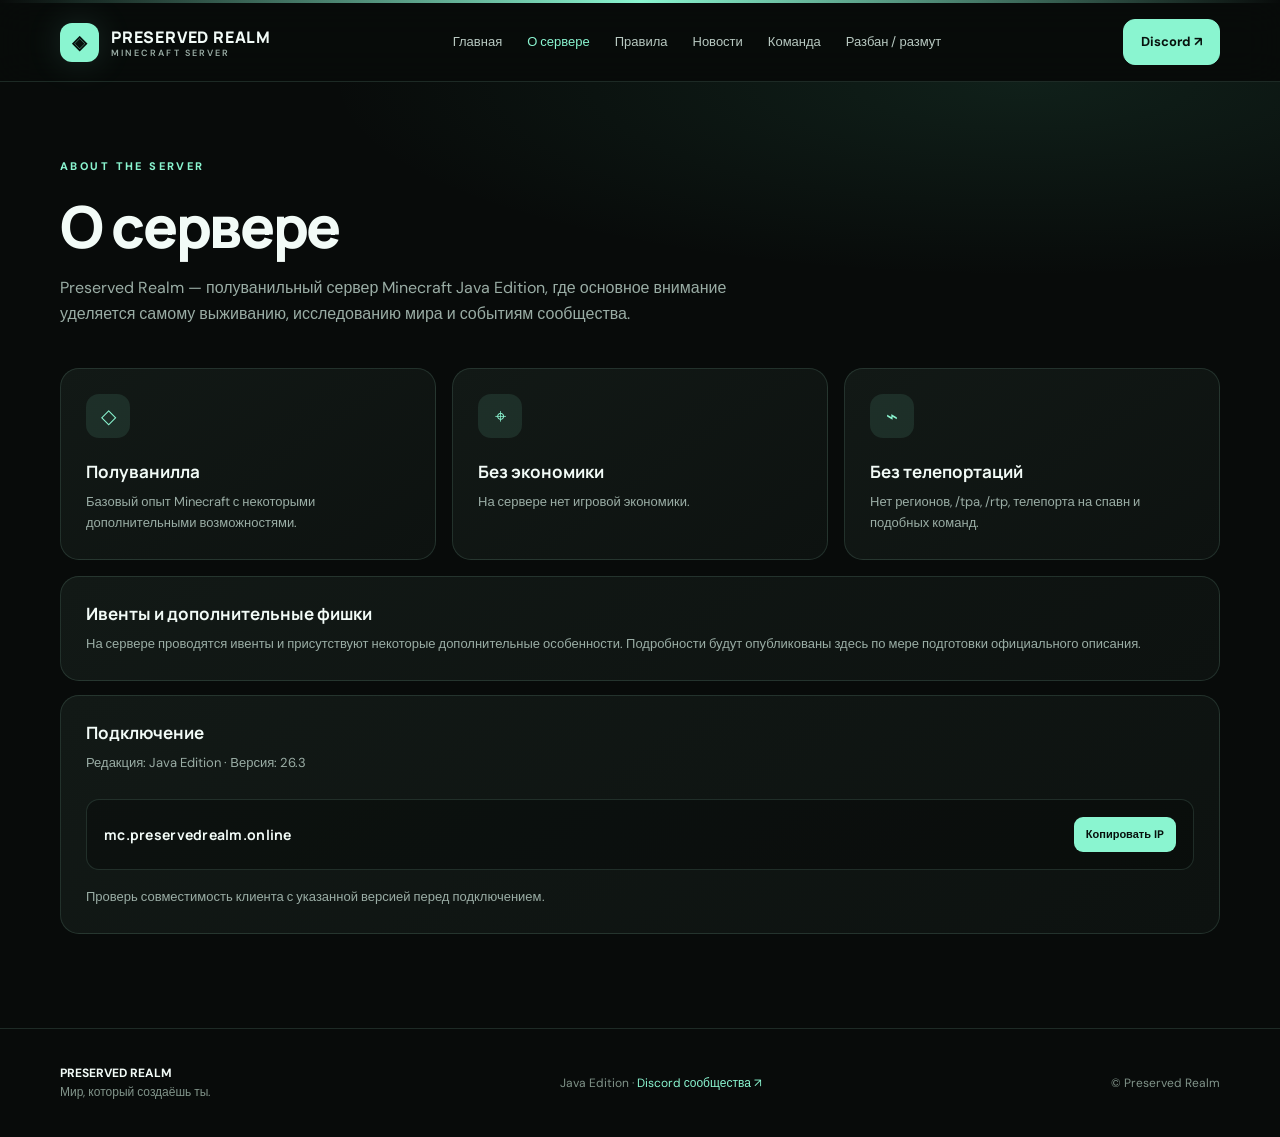
==== about.html @ 86e5692a "Add files via upload" ====
<!doctype html><html lang="ru"><head><meta charset="utf-8"><meta name="viewport" content="width=device-width,initial-scale=1"><meta name="theme-color" content="#080b0a"><meta name="description" content="Preserved Realm — полуванильный Minecraft Java сервер."><title>О сервере · Preserved Realm</title><link rel="stylesheet" href="styles.css"></head><body><div class="topline"></div><header><div class="wrap nav"><a class="brand" href="index.html"><span class="brand-mark">◈</span><span>PRESERVED REALM<small>MINECRAFT SERVER</small></span></a><button class="mobile-toggle" aria-label="Открыть меню">☰</button><nav class="links"><a class="" href="index.html">Главная</a><a class="active" href="about.html">О сервере</a><a class="" href="rules.html">Правила</a><a class="" href="news.html">Новости</a><a class="" href="team.html">Команда</a><a class="" href="donate.html">Разбан / размут</a></nav><a class="nav-cta" href="https://discord.gg/pHvmp8p3uB" target="_blank" rel="noopener">Discord ↗</a></div></header><main><section class="page-hero"><div class="wrap"><p class="eyebrow">ABOUT THE SERVER</p><h1 class="page-title">О сервере</h1><p class="page-lead">Preserved Realm — полуванильный сервер Minecraft Java Edition, где основное внимание уделяется самому выживанию, исследованию мира и событиям сообщества.</p></div></section><section class="content"><div class="wrap"><div class="grid3"><article class="feature"><div class="feature-icon">◇</div><h3>Полуванилла</h3><p>Базовый опыт Minecraft с некоторыми дополнительными возможностями.</p></article><article class="feature"><div class="feature-icon">⌖</div><h3>Без экономики</h3><p>На сервере нет игровой экономики.</p></article><article class="feature"><div class="feature-icon">⌁</div><h3>Без телепортаций</h3><p>Нет регионов, /tpa, /rtp, телепорта на спавн и подобных команд.</p></article></div><div class="panel" style="margin-top:16px"><h3>Ивенты и дополнительные фишки</h3><p>На сервере проводятся ивенты и присутствуют некоторые дополнительные особенности. Подробности будут опубликованы здесь по мере подготовки официального описания.</p></div><div class="panel"><h3>Подключение</h3><p>Редакция: Java Edition · Версия: 26.3</p><div class="server-ip"><span>mc.preservedrealm.online</span><button class="copy" data-copy-ip>Копировать IP</button></div><p class="muted">Проверь совместимость клиента с указанной версией перед подключением.</p></div></div></section></main><footer class="footer"><div class="wrap footer-row"><div><strong>PRESERVED REALM</strong><br>Мир, который создаёшь ты.</div><div>Java Edition · <a href="https://discord.gg/pHvmp8p3uB" target="_blank" rel="noopener">Discord сообщества ↗</a></div><div>© Preserved Realm</div></div></footer><script src="script.js"></script></body></html>
---- styles.css ----
@import url('https://fonts.googleapis.com/css2?family=DM+Sans:wght@400;500;600;700&family=Manrope:wght@400;500;600;700;800&display=swap');
:root{--bg:#080b0a;--panel:#101614;--panel2:#141d19;--mint:#8af5d0;--mint2:#b9ffe6;--text:#f2fbf7;--muted:#9aada5;--line:rgba(176,255,222,.13);--shadow:0 24px 80px rgba(0,0,0,.28)}
*{box-sizing:border-box}html{scroll-behavior:smooth}body{margin:0;background:var(--bg);color:var(--text);font-family:'DM Sans',sans-serif;line-height:1.6}a{color:inherit;text-decoration:none}button{font:inherit}.wrap{width:min(1160px,calc(100% - 40px));margin:auto}.topline{height:3px;background:linear-gradient(90deg,transparent,var(--mint),transparent)}header{position:sticky;top:0;z-index:20;background:rgba(8,11,10,.82);backdrop-filter:blur(18px);border-bottom:1px solid var(--line)}.nav{height:78px;display:flex;align-items:center;justify-content:space-between;gap:24px}.brand{display:flex;align-items:center;gap:12px;font-family:Manrope,sans-serif;font-weight:800;letter-spacing:.05em}.brand-mark{display:grid;place-items:center;width:39px;height:39px;border-radius:12px;background:var(--mint);color:#07110d;font-size:19px;box-shadow:0 0 35px rgba(138,245,208,.16)}.brand small{display:block;color:var(--muted);font:600 9px 'DM Sans',sans-serif;letter-spacing:.23em;margin-top:-3px}.links{display:flex;align-items:center;gap:25px;color:#b8c9c1;font-size:13px}.links a{transition:color .2s}.links a:hover,.links a.active{color:var(--mint)}.nav-cta,.btn{display:inline-flex;align-items:center;justify-content:center;gap:9px;border:1px solid var(--line);border-radius:12px;padding:12px 17px;font-weight:700;font-size:13px;transition:transform .2s,border-color .2s,background .2s;cursor:pointer}.nav-cta,.btn.primary{background:var(--mint);color:#07110d;border-color:var(--mint)}.btn:hover,.nav-cta:hover{transform:translateY(-2px)}.btn.secondary{background:rgba(255,255,255,.025);color:var(--text)}.hero{position:relative;overflow:hidden;padding:100px 0 74px;min-height:560px;display:flex;align-items:center}.hero:before{content:"";position:absolute;inset:0;background:radial-gradient(ellipse at 75% 35%,rgba(54,157,119,.17),transparent 42%),radial-gradient(ellipse at 15% 80%,rgba(138,245,208,.06),transparent 40%);pointer-events:none}.hero-grid{display:grid;grid-template-columns:1.08fr .92fr;align-items:center;gap:52px;position:relative}.eyebrow{font-size:11px;font-weight:800;letter-spacing:.22em;text-transform:uppercase;color:var(--mint);margin:0 0 17px}.hero h1{font:800 clamp(42px,6.3vw,78px)/1.03 Manrope,sans-serif;letter-spacing:-.06em;margin:0 0 24px}.hero h1 span{color:var(--mint)}.lead{max-width:560px;color:#a6b8b0;font-size:17px;line-height:1.8;margin:0 0 28px}.actions{display:flex;flex-wrap:wrap;gap:12px}.server-card{position:relative;padding:27px;border:1px solid rgba(138,245,208,.18);border-radius:26px;background:linear-gradient(145deg,rgba(20,31,26,.96),rgba(12,17,15,.96));box-shadow:var(--shadow);overflow:hidden}.server-card:after{content:"";position:absolute;width:240px;height:240px;right:-110px;top:-120px;border-radius:50%;background:rgba(138,245,208,.1);filter:blur(2px)}.card-top{display:flex;justify-content:space-between;align-items:center;gap:12px;position:relative;z-index:1}.server-title{font:800 18px Manrope,sans-serif}.status{display:inline-flex;align-items:center;gap:8px;color:var(--mint);font-size:11px;font-weight:800;letter-spacing:.08em;text-transform:uppercase}.dot{width:7px;height:7px;border-radius:50%;background:var(--mint);box-shadow:0 0 14px var(--mint)}.dot.off{background:#ff7777;box-shadow:0 0 14px #ff7777}.server-ip{display:flex;align-items:center;justify-content:space-between;gap:12px;padding:17px;margin:25px 0 17px;border-radius:13px;background:rgba(0,0,0,.26);border:1px solid var(--line)}.server-ip span{font:700 14px Manrope,sans-serif;letter-spacing:.02em}.copy{border:0;background:var(--mint);color:#06100c;padding:9px 12px;border-radius:9px;font-weight:800;font-size:11px;cursor:pointer}.stats{display:grid;grid-template-columns:1fr 1fr;gap:12px}.stat{background:rgba(255,255,255,.035);border:1px solid rgba(255,255,255,.045);padding:17px;border-radius:14px}.stat label{display:block;color:var(--muted);font-size:10px;letter-spacing:.14em;text-transform:uppercase;margin-bottom:7px}.stat strong{font:800 24px Manrope,sans-serif}.stat strong small{font-size:12px;color:var(--muted);font-weight:600}.api-note{font-size:10px;color:#6f8279;margin:15px 0 0}.section{padding:76px 0}.section.alt{background:linear-gradient(180deg,rgba(255,255,255,.018),transparent)}.section-head{display:flex;justify-content:space-between;align-items:end;gap:20px;margin-bottom:30px}.section h2,.page-title{font:800 clamp(29px,4vw,45px)/1.15 Manrope,sans-serif;letter-spacing:-.04em;margin:0}.section-head p{max-width:460px;color:var(--muted);margin:0}.grid3{display:grid;grid-template-columns:repeat(3,1fr);gap:16px}.feature,.panel{padding:25px;border-radius:19px;background:linear-gradient(145deg,#121916,#0d1210);border:1px solid var(--line)}.feature-icon{display:grid;place-items:center;width:44px;height:44px;border-radius:13px;background:rgba(138,245,208,.1);color:var(--mint);font-size:20px;margin-bottom:22px}.feature h3,.panel h3{font:700 17px Manrope,sans-serif;margin:0 0 9px}.feature p,.panel p{font-size:13px;color:var(--muted);margin:0}.pill{display:inline-flex;padding:6px 10px;border-radius:999px;border:1px solid var(--line);color:var(--mint);font-size:10px;font-weight:800;letter-spacing:.1em;text-transform:uppercase}.banner{padding:36px;border-radius:22px;border:1px solid var(--line);background:radial-gradient(ellipse at 100% 0,rgba(138,245,208,.12),transparent 50%),#101614;display:flex;align-items:center;justify-content:space-between;gap:28px}.banner h2{font:800 28px Manrope,sans-serif;margin:10px 0}.banner p{color:var(--muted);margin:0;max-width:570px}.page-hero{padding:76px 0 42px;background:radial-gradient(ellipse at 80% 0,rgba(69,174,132,.13),transparent 48%)}.page-title{font-size:clamp(38px,5vw,58px);margin:8px 0 16px}.page-lead{color:var(--muted);max-width:700px;margin:0;font-size:16px}.content{padding:0 0 80px}.content .panel{margin-bottom:14px}.rules h2{font:800 20px Manrope,sans-serif;color:var(--mint);margin:32px 0 12px;padding-top:18px;border-top:1px solid var(--line)}.rules h2:first-child{margin-top:0}.rules p{color:#c1d0c9;font-size:14px;white-space:pre-wrap;margin:8px 0}.rules .rule-line{padding-left:12px}.notice{padding:20px;border:1px solid var(--line);background:#111916;border-radius:14px;color:var(--muted)}.notice strong{color:var(--mint)}.notice p{margin-bottom:0}.cards2{display:grid;grid-template-columns:repeat(2,1fr);gap:16px}.price{font:800 26px Manrope,sans-serif;color:var(--mint);margin:20px 0 4px}.muted{color:var(--muted)}.empty-state{padding:30px;border:1px dashed rgba(138,245,208,.2);border-radius:16px;color:var(--muted);text-align:center}.footer{padding:35px 0;border-top:1px solid var(--line);color:#81948a;font-size:12px}.footer-row{display:flex;justify-content:space-between;align-items:center;gap:20px}.footer strong{color:var(--text)}.footer a{color:var(--mint)}.mobile-toggle{display:none;background:transparent;border:1px solid var(--line);color:var(--text);border-radius:10px;padding:9px}.fade{animation:fade .7s ease both}@keyframes fade{from{opacity:0;transform:translateY(12px)}to{opacity:1;transform:translateY(0)}}@media(max-width:850px){.links{gap:13px;font-size:12px}.nav-cta{display:none}.hero-grid{grid-template-columns:1fr;gap:35px}.hero{padding:72px 0 55px}.server-card{max-width:550px}.grid3{grid-template-columns:1fr 1fr}.section-head{display:block}.section-head p{margin-top:12px}.banner{align-items:flex-start;flex-direction:column}}@media(max-width:620px){.wrap{width:min(100% - 28px,1160px)}.nav{height:68px}.mobile-toggle{display:block}.links{display:none;position:absolute;top:68px;left:0;right:0;padding:20px;background:#0b100e;border-bottom:1px solid var(--line);flex-direction:column;align-items:flex-start}.links.open{display:flex}.hero h1{font-size:47px}.lead{font-size:15px}.grid3,.cards2{grid-template-columns:1fr}.section{padding:55px 0}.section-head{margin-bottom:22px}.banner{padding:25px}.footer-row{align-items:flex-start;flex-direction:column}.server-card{padding:20px}.server-ip{align-items:flex-start;flex-direction:column}.server-ip .copy{width:100%}.page-hero{padding:58px 0 32px}}
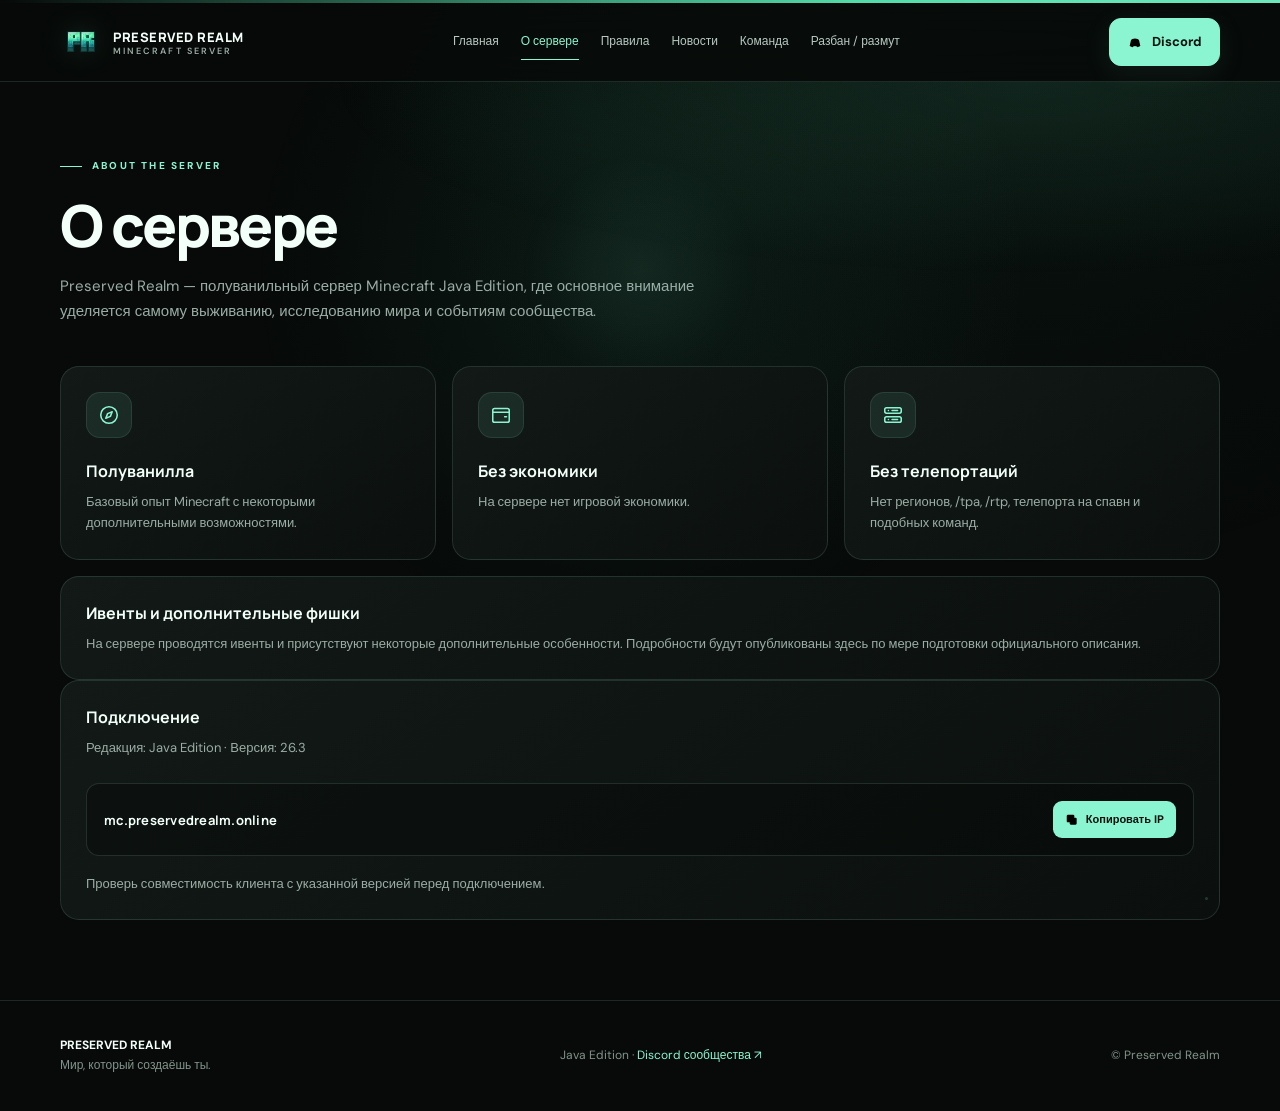
==== commit 8ebf61a6: "Add files via upload" ====
--- a/about.html
+++ b/about.html
@@ -1 +1 @@
-<!doctype html><html lang="ru"><head><meta charset="utf-8"><meta name="viewport" content="width=device-width,initial-scale=1"><meta name="theme-color" content="#080b0a"><meta name="description" content="Preserved Realm — полуванильный Minecraft Java сервер."><title>О сервере · Preserved Realm</title><link rel="stylesheet" href="styles.css"></head><body><div class="topline"></div><header><div class="wrap nav"><a class="brand" href="index.html"><span class="brand-mark">◈</span><span>PRESERVED REALM<small>MINECRAFT SERVER</small></span></a><button class="mobile-toggle" aria-label="Открыть меню">☰</button><nav class="links"><a class="" href="index.html">Главная</a><a class="active" href="about.html">О сервере</a><a class="" href="rules.html">Правила</a><a class="" href="news.html">Новости</a><a class="" href="team.html">Команда</a><a class="" href="donate.html">Разбан / размут</a></nav><a class="nav-cta" href="https://discord.gg/pHvmp8p3uB" target="_blank" rel="noopener">Discord ↗</a></div></header><main><section class="page-hero"><div class="wrap"><p class="eyebrow">ABOUT THE SERVER</p><h1 class="page-title">О сервере</h1><p class="page-lead">Preserved Realm — полуванильный сервер Minecraft Java Edition, где основное внимание уделяется самому выживанию, исследованию мира и событиям сообщества.</p></div></section><section class="content"><div class="wrap"><div class="grid3"><article class="feature"><div class="feature-icon">◇</div><h3>Полуванилла</h3><p>Базовый опыт Minecraft с некоторыми дополнительными возможностями.</p></article><article class="feature"><div class="feature-icon">⌖</div><h3>Без экономики</h3><p>На сервере нет игровой экономики.</p></article><article class="feature"><div class="feature-icon">⌁</div><h3>Без телепортаций</h3><p>Нет регионов, /tpa, /rtp, телепорта на спавн и подобных команд.</p></article></div><div class="panel" style="margin-top:16px"><h3>Ивенты и дополнительные фишки</h3><p>На сервере проводятся ивенты и присутствуют некоторые дополнительные особенности. Подробности будут опубликованы здесь по мере подготовки официального описания.</p></div><div class="panel"><h3>Подключение</h3><p>Редакция: Java Edition · Версия: 26.3</p><div class="server-ip"><span>mc.preservedrealm.online</span><button class="copy" data-copy-ip>Копировать IP</button></div><p class="muted">Проверь совместимость клиента с указанной версией перед подключением.</p></div></div></section></main><footer class="footer"><div class="wrap footer-row"><div><strong>PRESERVED REALM</strong><br>Мир, который создаёшь ты.</div><div>Java Edition · <a href="https://discord.gg/pHvmp8p3uB" target="_blank" rel="noopener">Discord сообщества ↗</a></div><div>© Preserved Realm</div></div></footer><script src="script.js"></script></body></html>+<!doctype html><html lang="ru"><head><meta charset="utf-8"><meta name="viewport" content="width=device-width,initial-scale=1"><meta name="theme-color" content="#080b0a"><meta name="description" content="Preserved Realm — полуванильный Minecraft Java сервер."><title>О сервере · Preserved Realm</title><link rel="stylesheet" href="styles.css"></head><body><div class="particles" aria-hidden="true"></div><div class="cursor-glow" aria-hidden="true"></div><div class="topline"></div><header><div class="wrap nav"><a class="brand" href="index.html"><img src="server-icon.png" alt="Логотип Preserved Realm"><span>PRESERVED REALM<small>MINECRAFT SERVER</small></span></a><button class="mobile-toggle" aria-label="Открыть меню">☰</button><nav class="links"><a class="" href="index.html">Главная</a><a class="active" href="about.html">О сервере</a><a class="" href="rules.html">Правила</a><a class="" href="news.html">Новости</a><a class="" href="team.html">Команда</a><a class="" href="donate.html">Разбан / размут</a></nav><a class="nav-cta" href="https://discord.gg/pHvmp8p3uB" target="_blank" rel="noopener"><svg viewBox="0 0 24 24" aria-hidden="true"><path d="M8 7.5a12 12 0 0 1 8 0l2 1.5 2 9a17 17 0 0 1-5 2l-1-2-2 .2-2-.2-1 2a17 17 0 0 1-5-2l2-9z"/><path d="M9 13h.01M15 13h.01"/></svg> Discord</a></div></header><main><section class="page-hero"><div class="wrap"><p class="eyebrow">ABOUT THE SERVER</p><h1 class="page-title">О сервере</h1><p class="page-lead">Preserved Realm — полуванильный сервер Minecraft Java Edition, где основное внимание уделяется самому выживанию, исследованию мира и событиям сообщества.</p></div></section><section class="content"><div class="wrap"><div class="grid3"><article class="feature reveal"><div class="feature-icon"><svg viewBox="0 0 24 24" aria-hidden="true"><circle cx="12" cy="12" r="9"/><path d="m15.5 8.5-2 5-5 2 2-5z"/></svg></div><h3>Полуванилла</h3><p>Базовый опыт Minecraft с некоторыми дополнительными возможностями.</p></article><article class="feature reveal"><div class="feature-icon"><svg viewBox="0 0 24 24" aria-hidden="true"><rect x="3" y="5" width="18" height="15" rx="2"/><path d="M3 9h18M16 14h2"/></svg></div><h3>Без экономики</h3><p>На сервере нет игровой экономики.</p></article><article class="feature reveal"><div class="feature-icon"><svg viewBox="0 0 24 24" aria-hidden="true"><rect x="3" y="4" width="18" height="6" rx="2"/><rect x="3" y="14" width="18" height="6" rx="2"/><path d="M7 7h.01M7 17h.01M11 7h6M11 17h6"/></svg></div><h3>Без телепортаций</h3><p>Нет регионов, /tpa, /rtp, телепорта на спавн и подобных команд.</p></article></div><div class="panel reveal" style="margin-top:16px"><h3>Ивенты и дополнительные фишки</h3><p>На сервере проводятся ивенты и присутствуют некоторые дополнительные особенности. Подробности будут опубликованы здесь по мере подготовки официального описания.</p></div><div class="panel reveal"><h3>Подключение</h3><p>Редакция: Java Edition · Версия: 26.3</p><div class="server-ip"><span>mc.preservedrealm.online</span><button class="copy" data-copy-ip><svg viewBox="0 0 24 24" aria-hidden="true"><rect x="8" y="8" width="12" height="12" rx="2"/><path d="M16 8V5a2 2 0 0 0-2-2H5a2 2 0 0 0-2 2v9a2 2 0 0 0 2 2h3"/></svg> Копировать IP</button></div><p class="muted">Проверь совместимость клиента с указанной версией перед подключением.</p></div></div></section></main><footer class="footer"><div class="wrap footer-row"><div><strong>PRESERVED REALM</strong><br>Мир, который создаёшь ты.</div><div>Java Edition · <a href="https://discord.gg/pHvmp8p3uB" target="_blank" rel="noopener">Discord сообщества ↗</a></div><div>© Preserved Realm</div></div></footer><div class="toast" role="status" aria-live="polite">IP скопирован</div><button class="backtop" aria-label="Наверх"><svg viewBox="0 0 24 24" aria-hidden="true"><path d="M7 17 17 7M7 7h10v10"/></svg></button><script src="script.js"></script></body></html>
--- a/styles.css
+++ b/styles.css
@@ -1,4 +1,4 @@
 
 @import url('https://fonts.googleapis.com/css2?family=DM+Sans:wght@400;500;600;700&family=Manrope:wght@400;500;600;700;800&display=swap');
-:root{--bg:#080b0a;--panel:#101614;--panel2:#141d19;--mint:#8af5d0;--mint2:#b9ffe6;--text:#f2fbf7;--muted:#9aada5;--line:rgba(176,255,222,.13);--shadow:0 24px 80px rgba(0,0,0,.28)}
-*{box-sizing:border-box}html{scroll-behavior:smooth}body{margin:0;background:var(--bg);color:var(--text);font-family:'DM Sans',sans-serif;line-height:1.6}a{color:inherit;text-decoration:none}button{font:inherit}.wrap{width:min(1160px,calc(100% - 40px));margin:auto}.topline{height:3px;background:linear-gradient(90deg,transparent,var(--mint),transparent)}header{position:sticky;top:0;z-index:20;background:rgba(8,11,10,.82);backdrop-filter:blur(18px);border-bottom:1px solid var(--line)}.nav{height:78px;display:flex;align-items:center;justify-content:space-between;gap:24px}.brand{display:flex;align-items:center;gap:12px;font-family:Manrope,sans-serif;font-weight:800;letter-spacing:.05em}.brand-mark{display:grid;place-items:center;width:39px;height:39px;border-radius:12px;background:var(--mint);color:#07110d;font-size:19px;box-shadow:0 0 35px rgba(138,245,208,.16)}.brand small{display:block;color:var(--muted);font:600 9px 'DM Sans',sans-serif;letter-spacing:.23em;margin-top:-3px}.links{display:flex;align-items:center;gap:25px;color:#b8c9c1;font-size:13px}.links a{transition:color .2s}.links a:hover,.links a.active{color:var(--mint)}.nav-cta,.btn{display:inline-flex;align-items:center;justify-content:center;gap:9px;border:1px solid var(--line);border-radius:12px;padding:12px 17px;font-weight:700;font-size:13px;transition:transform .2s,border-color .2s,background .2s;cursor:pointer}.nav-cta,.btn.primary{background:var(--mint);color:#07110d;border-color:var(--mint)}.btn:hover,.nav-cta:hover{transform:translateY(-2px)}.btn.secondary{background:rgba(255,255,255,.025);color:var(--text)}.hero{position:relative;overflow:hidden;padding:100px 0 74px;min-height:560px;display:flex;align-items:center}.hero:before{content:"";position:absolute;inset:0;background:radial-gradient(ellipse at 75% 35%,rgba(54,157,119,.17),transparent 42%),radial-gradient(ellipse at 15% 80%,rgba(138,245,208,.06),transparent 40%);pointer-events:none}.hero-grid{display:grid;grid-template-columns:1.08fr .92fr;align-items:center;gap:52px;position:relative}.eyebrow{font-size:11px;font-weight:800;letter-spacing:.22em;text-transform:uppercase;color:var(--mint);margin:0 0 17px}.hero h1{font:800 clamp(42px,6.3vw,78px)/1.03 Manrope,sans-serif;letter-spacing:-.06em;margin:0 0 24px}.hero h1 span{color:var(--mint)}.lead{max-width:560px;color:#a6b8b0;font-size:17px;line-height:1.8;margin:0 0 28px}.actions{display:flex;flex-wrap:wrap;gap:12px}.server-card{position:relative;padding:27px;border:1px solid rgba(138,245,208,.18);border-radius:26px;background:linear-gradient(145deg,rgba(20,31,26,.96),rgba(12,17,15,.96));box-shadow:var(--shadow);overflow:hidden}.server-card:after{content:"";position:absolute;width:240px;height:240px;right:-110px;top:-120px;border-radius:50%;background:rgba(138,245,208,.1);filter:blur(2px)}.card-top{display:flex;justify-content:space-between;align-items:center;gap:12px;position:relative;z-index:1}.server-title{font:800 18px Manrope,sans-serif}.status{display:inline-flex;align-items:center;gap:8px;color:var(--mint);font-size:11px;font-weight:800;letter-spacing:.08em;text-transform:uppercase}.dot{width:7px;height:7px;border-radius:50%;background:var(--mint);box-shadow:0 0 14px var(--mint)}.dot.off{background:#ff7777;box-shadow:0 0 14px #ff7777}.server-ip{display:flex;align-items:center;justify-content:space-between;gap:12px;padding:17px;margin:25px 0 17px;border-radius:13px;background:rgba(0,0,0,.26);border:1px solid var(--line)}.server-ip span{font:700 14px Manrope,sans-serif;letter-spacing:.02em}.copy{border:0;background:var(--mint);color:#06100c;padding:9px 12px;border-radius:9px;font-weight:800;font-size:11px;cursor:pointer}.stats{display:grid;grid-template-columns:1fr 1fr;gap:12px}.stat{background:rgba(255,255,255,.035);border:1px solid rgba(255,255,255,.045);padding:17px;border-radius:14px}.stat label{display:block;color:var(--muted);font-size:10px;letter-spacing:.14em;text-transform:uppercase;margin-bottom:7px}.stat strong{font:800 24px Manrope,sans-serif}.stat strong small{font-size:12px;color:var(--muted);font-weight:600}.api-note{font-size:10px;color:#6f8279;margin:15px 0 0}.section{padding:76px 0}.section.alt{background:linear-gradient(180deg,rgba(255,255,255,.018),transparent)}.section-head{display:flex;justify-content:space-between;align-items:end;gap:20px;margin-bottom:30px}.section h2,.page-title{font:800 clamp(29px,4vw,45px)/1.15 Manrope,sans-serif;letter-spacing:-.04em;margin:0}.section-head p{max-width:460px;color:var(--muted);margin:0}.grid3{display:grid;grid-template-columns:repeat(3,1fr);gap:16px}.feature,.panel{padding:25px;border-radius:19px;background:linear-gradient(145deg,#121916,#0d1210);border:1px solid var(--line)}.feature-icon{display:grid;place-items:center;width:44px;height:44px;border-radius:13px;background:rgba(138,245,208,.1);color:var(--mint);font-size:20px;margin-bottom:22px}.feature h3,.panel h3{font:700 17px Manrope,sans-serif;margin:0 0 9px}.feature p,.panel p{font-size:13px;color:var(--muted);margin:0}.pill{display:inline-flex;padding:6px 10px;border-radius:999px;border:1px solid var(--line);color:var(--mint);font-size:10px;font-weight:800;letter-spacing:.1em;text-transform:uppercase}.banner{padding:36px;border-radius:22px;border:1px solid var(--line);background:radial-gradient(ellipse at 100% 0,rgba(138,245,208,.12),transparent 50%),#101614;display:flex;align-items:center;justify-content:space-between;gap:28px}.banner h2{font:800 28px Manrope,sans-serif;margin:10px 0}.banner p{color:var(--muted);margin:0;max-width:570px}.page-hero{padding:76px 0 42px;background:radial-gradient(ellipse at 80% 0,rgba(69,174,132,.13),transparent 48%)}.page-title{font-size:clamp(38px,5vw,58px);margin:8px 0 16px}.page-lead{color:var(--muted);max-width:700px;margin:0;font-size:16px}.content{padding:0 0 80px}.content .panel{margin-bottom:14px}.rules h2{font:800 20px Manrope,sans-serif;color:var(--mint);margin:32px 0 12px;padding-top:18px;border-top:1px solid var(--line)}.rules h2:first-child{margin-top:0}.rules p{color:#c1d0c9;font-size:14px;white-space:pre-wrap;margin:8px 0}.rules .rule-line{padding-left:12px}.notice{padding:20px;border:1px solid var(--line);background:#111916;border-radius:14px;color:var(--muted)}.notice strong{color:var(--mint)}.notice p{margin-bottom:0}.cards2{display:grid;grid-template-columns:repeat(2,1fr);gap:16px}.price{font:800 26px Manrope,sans-serif;color:var(--mint);margin:20px 0 4px}.muted{color:var(--muted)}.empty-state{padding:30px;border:1px dashed rgba(138,245,208,.2);border-radius:16px;color:var(--muted);text-align:center}.footer{padding:35px 0;border-top:1px solid var(--line);color:#81948a;font-size:12px}.footer-row{display:flex;justify-content:space-between;align-items:center;gap:20px}.footer strong{color:var(--text)}.footer a{color:var(--mint)}.mobile-toggle{display:none;background:transparent;border:1px solid var(--line);color:var(--text);border-radius:10px;padding:9px}.fade{animation:fade .7s ease both}@keyframes fade{from{opacity:0;transform:translateY(12px)}to{opacity:1;transform:translateY(0)}}@media(max-width:850px){.links{gap:13px;font-size:12px}.nav-cta{display:none}.hero-grid{grid-template-columns:1fr;gap:35px}.hero{padding:72px 0 55px}.server-card{max-width:550px}.grid3{grid-template-columns:1fr 1fr}.section-head{display:block}.section-head p{margin-top:12px}.banner{align-items:flex-start;flex-direction:column}}@media(max-width:620px){.wrap{width:min(100% - 28px,1160px)}.nav{height:68px}.mobile-toggle{display:block}.links{display:none;position:absolute;top:68px;left:0;right:0;padding:20px;background:#0b100e;border-bottom:1px solid var(--line);flex-direction:column;align-items:flex-start}.links.open{display:flex}.hero h1{font-size:47px}.lead{font-size:15px}.grid3,.cards2{grid-template-columns:1fr}.section{padding:55px 0}.section-head{margin-bottom:22px}.banner{padding:25px}.footer-row{align-items:flex-start;flex-direction:column}.server-card{padding:20px}.server-ip{align-items:flex-start;flex-direction:column}.server-ip .copy{width:100%}.page-hero{padding:58px 0 32px}}
+:root{--bg:#070a09;--panel:#0d1411;--panel2:#121d18;--mint:#8af5d0;--mint2:#c6ffe9;--text:#f3fff9;--muted:#9aada5;--line:rgba(176,255,222,.13);--ease:cubic-bezier(.2,.8,.2,1);--mx:50vw;--my:30vh}
+*{box-sizing:border-box}html{scroll-behavior:smooth;scroll-padding-top:95px}body{margin:0;background:var(--bg);color:var(--text);font-family:'DM Sans',sans-serif;line-height:1.65;overflow-x:hidden}body:before{content:"";position:fixed;inset:0;pointer-events:none;z-index:-1;background:radial-gradient(600px circle at var(--mx) var(--my),rgba(75,219,166,.075),transparent 65%),radial-gradient(ellipse at 80% 0,rgba(37,103,76,.1),transparent 45%)}a{color:inherit;text-decoration:none}button{font:inherit}::selection{background:var(--mint);color:#06110c}.wrap{width:min(1160px,calc(100% - 42px));margin:auto}.topline{height:3px;background:linear-gradient(90deg,transparent,#54dbaa,var(--mint),transparent);background-size:200% 100%;animation:shine 5s linear infinite}header{position:sticky;top:0;z-index:30;background:rgba(7,10,9,.76);backdrop-filter:blur(22px);border-bottom:1px solid var(--line)}.nav{height:78px;display:flex;align-items:center;justify-content:space-between;gap:24px}.brand{display:flex;align-items:center;gap:11px;font-family:Manrope,sans-serif;font-weight:800;letter-spacing:.04em;font-size:13px}.brand img{width:42px;height:42px;object-fit:contain;border-radius:10px;filter:drop-shadow(0 0 14px rgba(138,245,208,.14));transition:transform .35s var(--ease)}.brand:hover img{transform:rotate(-8deg) scale(1.08)}.brand small{display:block;color:var(--muted);font:600 9px 'DM Sans',sans-serif;letter-spacing:.23em;margin-top:-4px}.links{display:flex;align-items:center;gap:22px;color:#b8c9c1;font-size:12px}.links a{position:relative;transition:color .25s}.links a:after{content:"";position:absolute;left:0;right:100%;bottom:-8px;height:1px;background:var(--mint);transition:right .25s var(--ease)}.links a:hover,.links a.active{color:var(--mint)}.links a:hover:after,.links a.active:after{right:0}.btn,.nav-cta{position:relative;display:inline-flex;align-items:center;justify-content:center;gap:9px;border:1px solid var(--line);border-radius:12px;padding:12px 17px;font-weight:700;font-size:13px;transition:transform .25s var(--ease),box-shadow .25s,border-color .25s,background .25s;cursor:pointer;overflow:hidden}.btn svg,.nav-cta svg{width:16px;height:16px;flex:none}.nav-cta,.btn.primary{background:var(--mint);color:#07110d;border-color:var(--mint);box-shadow:0 7px 30px rgba(138,245,208,.08)}.btn:hover,.nav-cta:hover{transform:translateY(-3px);box-shadow:0 12px 34px rgba(138,245,208,.13)}.btn.secondary{background:rgba(255,255,255,.025);color:var(--text)}.btn.secondary:hover{border-color:rgba(138,245,208,.45);background:rgba(138,245,208,.05)}.mobile-toggle{display:none;background:transparent;border:1px solid var(--line);color:var(--text);border-radius:10px;padding:9px}.hero{position:relative;overflow:hidden;padding:100px 0 84px;min-height:610px;display:flex;align-items:center}.hero:before{content:"";position:absolute;inset:0;background:radial-gradient(ellipse at 78% 42%,rgba(54,157,119,.16),transparent 42%),radial-gradient(ellipse at 10% 90%,rgba(138,245,208,.07),transparent 42%);pointer-events:none}.hero-grid{display:grid;grid-template-columns:1.08fr .92fr;align-items:center;gap:55px;position:relative}.eyebrow{font-size:10px;font-weight:800;letter-spacing:.22em;text-transform:uppercase;color:var(--mint);margin:0 0 17px;display:flex;align-items:center;gap:10px}.eyebrow:before{content:"";width:22px;height:1px;background:var(--mint);display:inline-block}.hero h1{font:800 clamp(44px,6.4vw,80px)/1.02 Manrope,sans-serif;letter-spacing:-.065em;margin:0 0 24px}.hero h1 span{color:var(--mint);text-shadow:0 0 40px rgba(138,245,208,.13)}.lead{max-width:560px;color:#a6b8b0;font-size:16px;line-height:1.85;margin:0 0 28px}.actions{display:flex;flex-wrap:wrap;gap:12px}.hero-meta{display:flex;align-items:center;gap:9px;margin-top:20px;color:#8ea198;font-size:12px}.hero-meta svg{width:15px;color:var(--mint)}.server-card{position:relative;padding:27px;border:1px solid rgba(138,245,208,.18);border-radius:26px;background:linear-gradient(145deg,rgba(20,31,26,.94),rgba(10,15,13,.96));box-shadow:0 24px 80px rgba(0,0,0,.32);overflow:hidden;transform-style:preserve-3d;transition:transform .18s ease-out,border-color .3s}.server-card:before{content:"";position:absolute;inset:0;background:linear-gradient(115deg,transparent 20%,rgba(138,245,208,.045) 50%,transparent 75%);background-size:220% 100%;animation:cardShimmer 8s linear infinite;pointer-events:none}.server-card:after{content:"";position:absolute;width:240px;height:240px;right:-110px;top:-120px;border-radius:50%;background:rgba(138,245,208,.1);filter:blur(20px);pointer-events:none}.card-top{display:flex;justify-content:space-between;align-items:center;gap:12px;position:relative;z-index:1}.server-title{font:800 17px Manrope,sans-serif}.status{display:inline-flex;align-items:center;gap:8px;color:var(--mint);font-size:10px;font-weight:800;letter-spacing:.06em;text-transform:uppercase}.dot{width:7px;height:7px;border-radius:50%;background:var(--mint);box-shadow:0 0 14px var(--mint);animation:pulse 2s infinite}.dot.off{background:#ff7777;box-shadow:0 0 14px #ff7777;animation:none}.server-ip{display:flex;align-items:center;justify-content:space-between;gap:12px;padding:17px;margin:25px 0 17px;border-radius:13px;background:rgba(0,0,0,.26);border:1px solid var(--line);position:relative;z-index:1}.server-ip span{font:700 13px Manrope,sans-serif;letter-spacing:.02em}.copy{display:inline-flex;align-items:center;gap:7px;border:0;background:var(--mint);color:#06100c;padding:9px 12px;border-radius:9px;font-weight:800;font-size:11px;cursor:pointer;transition:transform .2s,filter .2s}.copy:hover{transform:translateY(-2px);filter:brightness(1.06)}.copy svg{width:14px;height:14px}.stats{display:grid;grid-template-columns:1fr 1fr;gap:12px;position:relative;z-index:1}.stat{background:rgba(255,255,255,.035);border:1px solid rgba(255,255,255,.045);padding:17px;border-radius:14px;transition:background .3s,border-color .3s}.stat:hover{background:rgba(138,245,208,.045);border-color:rgba(138,245,208,.2)}.stat label{display:block;color:var(--muted);font-size:9px;letter-spacing:.14em;text-transform:uppercase;margin-bottom:7px}.stat strong{font:800 24px Manrope,sans-serif}.stat strong small{font-size:12px;color:var(--muted);font-weight:600}.api-note{font-size:10px;color:#6f8279;margin:15px 0 0;position:relative;z-index:1}.floating-orb{position:absolute;border:1px solid rgba(138,245,208,.13);border-radius:50%;pointer-events:none;animation:float 9s ease-in-out infinite}.orb-one{width:120px;height:120px;right:4%;top:10%}.orb-two{width:48px;height:48px;right:36%;bottom:13%;animation-delay:-3s}.section{padding:78px 0}.section.alt{background:linear-gradient(180deg,rgba(255,255,255,.018),transparent)}.section-head{display:flex;justify-content:space-between;align-items:end;gap:20px;margin-bottom:30px}.section h2,.page-title{font:800 clamp(29px,4vw,45px)/1.15 Manrope,sans-serif;letter-spacing:-.045em;margin:0}.section-head p{max-width:460px;color:var(--muted);margin:0;font-size:13px}.grid3{display:grid;grid-template-columns:repeat(3,1fr);gap:16px}.feature,.panel{padding:25px;border-radius:19px;background:linear-gradient(145deg,#121916,#0b100e);border:1px solid var(--line);transition:transform .35s var(--ease),border-color .35s,background .35s;position:relative;overflow:hidden}.feature:before{content:"";position:absolute;inset:0;background:radial-gradient(280px circle at var(--mx,50%) var(--my,50%),rgba(138,245,208,.07),transparent 55%);opacity:0;transition:opacity .3s;pointer-events:none}.feature:hover{transform:translateY(-7px);border-color:rgba(138,245,208,.3);background:linear-gradient(145deg,#15211b,#0d1310)}.feature:hover:before{opacity:1}.feature-icon{display:grid;place-items:center;width:46px;height:46px;border-radius:14px;background:rgba(138,245,208,.09);color:var(--mint);margin-bottom:22px;border:1px solid rgba(138,245,208,.11);transition:transform .35s var(--ease),background .35s}.feature:hover .feature-icon{transform:rotate(-6deg) scale(1.07);background:rgba(138,245,208,.15)}.feature-icon svg{width:22px;height:22px;stroke:currentColor;fill:none;stroke-width:1.7;stroke-linecap:round;stroke-linejoin:round}.feature h3,.panel h3{font:700 16px Manrope,sans-serif;margin:0 0 9px}.feature p,.panel p{font-size:13px;color:var(--muted);margin:0}.pill{display:inline-flex;padding:6px 10px;border-radius:999px;border:1px solid var(--line);color:var(--mint);font-size:10px;font-weight:800;letter-spacing:.1em;text-transform:uppercase}.banner{padding:36px;border-radius:22px;border:1px solid var(--line);background:radial-gradient(ellipse at 100% 0,rgba(138,245,208,.12),transparent 50%),#101614;display:flex;align-items:center;justify-content:space-between;gap:28px;position:relative;overflow:hidden}.banner:after{content:"";position:absolute;width:180px;height:180px;border:1px solid rgba(138,245,208,.1);border-radius:50%;right:20%;top:-130px;pointer-events:none}.banner h2{font:800 28px Manrope,sans-serif;margin:10px 0}.banner p{color:var(--muted);margin:0;max-width:570px}.page-hero{padding:76px 0 42px;background:radial-gradient(ellipse at 80% 0,rgba(69,174,132,.13),transparent 48%)}.page-title{font-size:clamp(38px,5vw,58px);margin:8px 0 16px}.page-lead{color:var(--muted);max-width:700px;margin:0;font-size:15px}.content{padding:0 0 80px}.rules-wrap{max-width:920px}.rules-toolbar{display:flex;align-items:center;justify-content:space-between;gap:14px;margin:0 0 18px;padding:14px;border:1px solid var(--line);border-radius:14px;background:#0d1310}.rules-toolbar input{width:100%;background:transparent;border:0;outline:0;color:var(--text);font:inherit;font-size:13px}.rules-toolbar svg{width:18px;height:18px;color:var(--mint);flex:none}.rule-section{border:1px solid var(--line);border-radius:16px;background:linear-gradient(145deg,#101714,#0b100e);overflow:hidden;margin-bottom:11px;transition:border-color .25s}.rule-section:hover{border-color:rgba(138,245,208,.27)}.rule-heading{display:flex;align-items:center;gap:14px;width:100%;padding:18px 20px;background:transparent;color:var(--text);border:0;text-align:left;cursor:pointer;font:700 14px Manrope,sans-serif;line-height:1.5}.rule-number{display:grid;place-items:center;width:36px;height:36px;flex:none;border-radius:11px;background:rgba(138,245,208,.09);border:1px solid rgba(138,245,208,.12);color:var(--mint);font-size:11px}.rule-heading span:nth-child(2){flex:1;min-width:0;overflow-wrap:anywhere}.rule-heading svg{width:18px;height:18px;flex:none;color:var(--muted);transition:transform .25s}.rule-heading[aria-expanded="false"] svg{transform:rotate(-90deg)}.rule-content{padding:0 24px 22px 70px;max-width:100%;overflow-wrap:anywhere;word-break:normal}.rule-content p,.rule-content li{font-size:13px;line-height:1.85;color:#c1d0c9;overflow-wrap:anywhere;white-space:normal;margin:8px 0}.rule-content ul{padding-left:19px;margin:8px 0}.rule-content li{padding-left:4px}.rule-content li::marker{color:var(--mint)}.rule-content p + p{margin-top:12px}.notice{padding:20px;border:1px solid var(--line);background:#111916;border-radius:14px;color:var(--muted)}.notice strong{color:var(--mint)}.notice p{margin-bottom:0}.cards2{display:grid;grid-template-columns:repeat(2,1fr);gap:16px}.price{font:800 26px Manrope,sans-serif;color:var(--mint);margin:20px 0 4px}.muted{color:var(--muted)}.empty-state{padding:30px;border:1px dashed rgba(138,245,208,.2);border-radius:16px;color:var(--muted);text-align:center}.footer{padding:35px 0;border-top:1px solid var(--line);color:#81948a;font-size:12px}.footer-row{display:flex;justify-content:space-between;align-items:center;gap:20px}.footer strong{color:var(--text)}.footer a{color:var(--mint)}.reveal{opacity:0;transform:translateY(22px);transition:opacity .7s var(--ease),transform .7s var(--ease)}.reveal.visible{opacity:1;transform:translateY(0)}.particles{position:fixed;inset:0;pointer-events:none;z-index:1;overflow:hidden}.particle{position:absolute;width:3px;height:3px;border-radius:50%;background:var(--mint);opacity:0;box-shadow:0 0 12px rgba(138,245,208,.8);animation:particleRise linear infinite}.cursor-glow{position:fixed;left:var(--mx);top:var(--my);width:250px;height:250px;transform:translate(-50%,-50%);border-radius:50%;background:radial-gradient(circle,rgba(138,245,208,.06),transparent 68%);pointer-events:none;z-index:0}.toast{position:fixed;bottom:24px;left:50%;transform:translate(-50%,20px);opacity:0;z-index:60;background:#d6ffed;color:#07110d;padding:11px 17px;border-radius:12px;font-weight:800;font-size:12px;box-shadow:0 12px 40px #0008;transition:all .3s;pointer-events:none}.toast.show{opacity:1;transform:translate(-50%,0)}.backtop{position:fixed;right:22px;bottom:22px;z-index:15;width:42px;height:42px;border:1px solid var(--line);border-radius:13px;background:#111a15;color:var(--mint);display:grid;place-items:center;opacity:0;transform:translateY(10px);pointer-events:none;transition:.25s;cursor:pointer}.backtop.show{opacity:1;transform:none;pointer-events:auto}.backtop svg{width:18px}.fade{animation:fade .8s var(--ease) both}@keyframes fade{from{opacity:0;transform:translateY(15px)}to{opacity:1;transform:translateY(0)}}@keyframes shine{to{background-position:200% 0}}@keyframes pulse{50%{opacity:.45;box-shadow:0 0 4px var(--mint)}}@keyframes float{0%,100%{transform:translateY(0) rotate(0)}50%{transform:translateY(-20px) rotate(8deg)}}@keyframes cardShimmer{to{background-position:-220% 0}}@keyframes particleRise{0%{transform:translate3d(0,20px,0);opacity:0}15%{opacity:.55}85%{opacity:.35}100%{transform:translate3d(var(--drift),-110vh,0);opacity:0}}@media(prefers-reduced-motion:reduce){*,*:before,*:after{animation-duration:.01ms!important;animation-iteration-count:1!important;scroll-behavior:auto!important;transition-duration:.01ms!important}.particle{display:none}}@media(max-width:900px){.links{gap:12px;font-size:11px}.nav-cta{display:none}.hero-grid{grid-template-columns:1fr;gap:36px}.hero{padding:75px 0 60px}.server-card{max-width:560px}.grid3{grid-template-columns:1fr 1fr}.section-head{display:block}.section-head p{margin-top:12px}.banner{align-items:flex-start;flex-direction:column}}@media(max-width:650px){.wrap{width:min(100% - 28px,1160px)}.nav{height:68px}.mobile-toggle{display:block}.links{display:none;position:absolute;top:68px;left:0;right:0;padding:20px;background:#0b100e;border-bottom:1px solid var(--line);flex-direction:column;align-items:flex-start}.links.open{display:flex}.hero h1{font-size:48px}.lead{font-size:15px}.grid3,.cards2{grid-template-columns:1fr}.section{padding:56px 0}.section-head{margin-bottom:22px}.banner{padding:25px}.footer-row{align-items:flex-start;flex-direction:column}.server-card{padding:20px}.server-ip{align-items:flex-start;flex-direction:column}.server-ip .copy{width:100%}.page-hero{padding:58px 0 32px}.rule-heading{padding:14px;gap:10px;font-size:13px}.rule-content{padding:0 16px 18px}.rule-number{width:31px;height:31px}.cursor-glow{display:none}}
